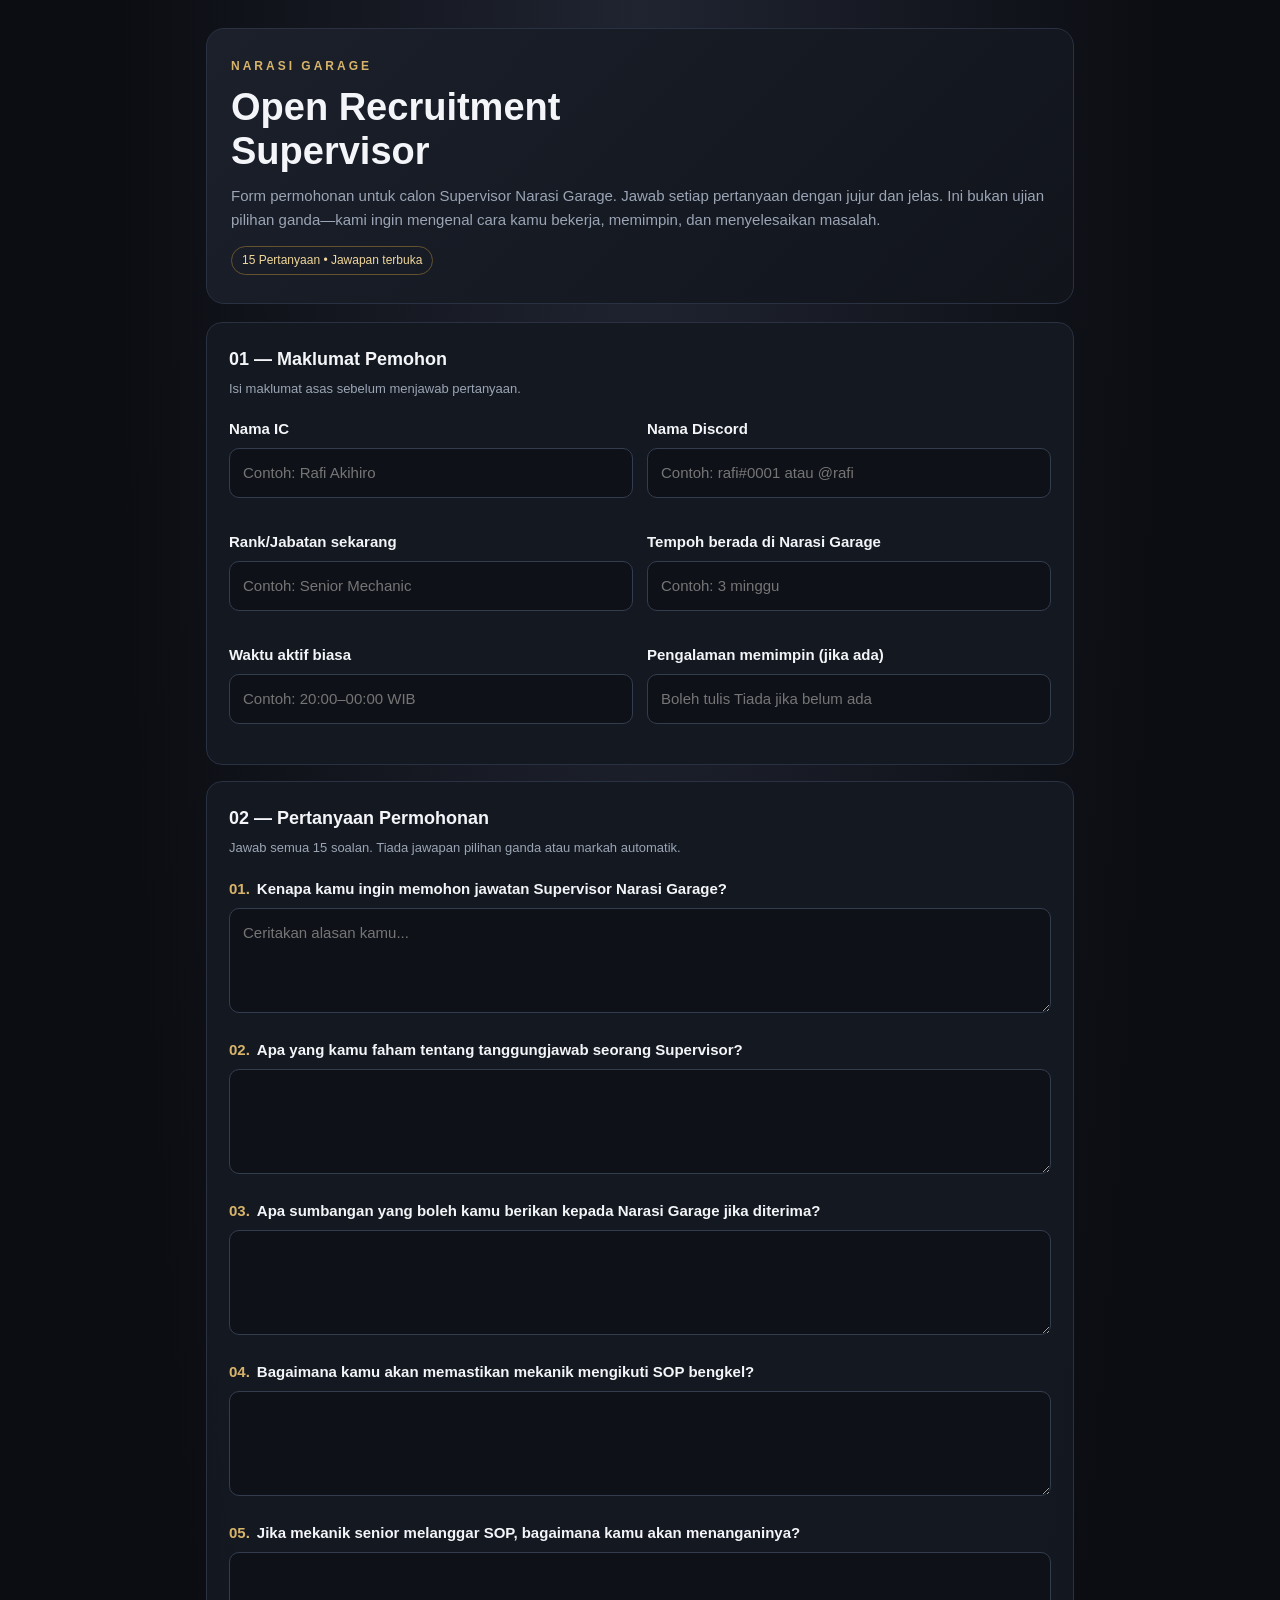
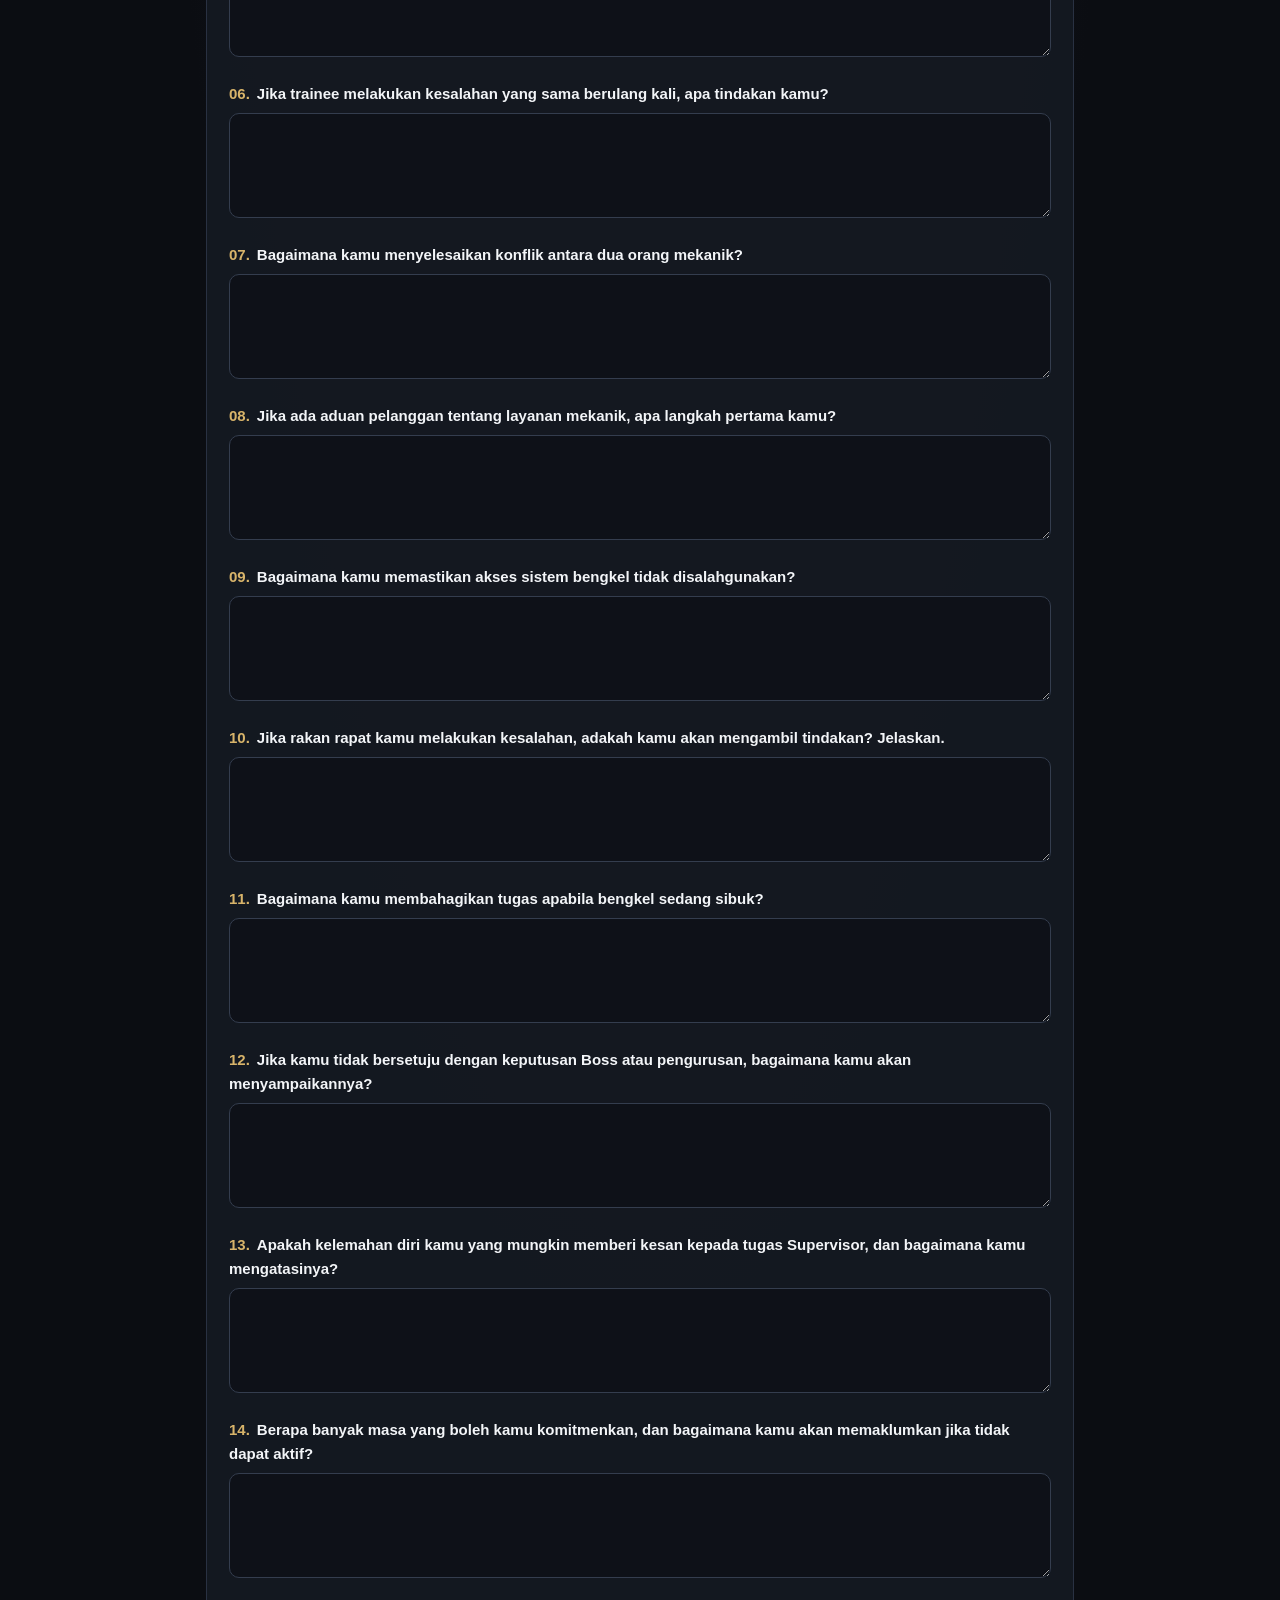
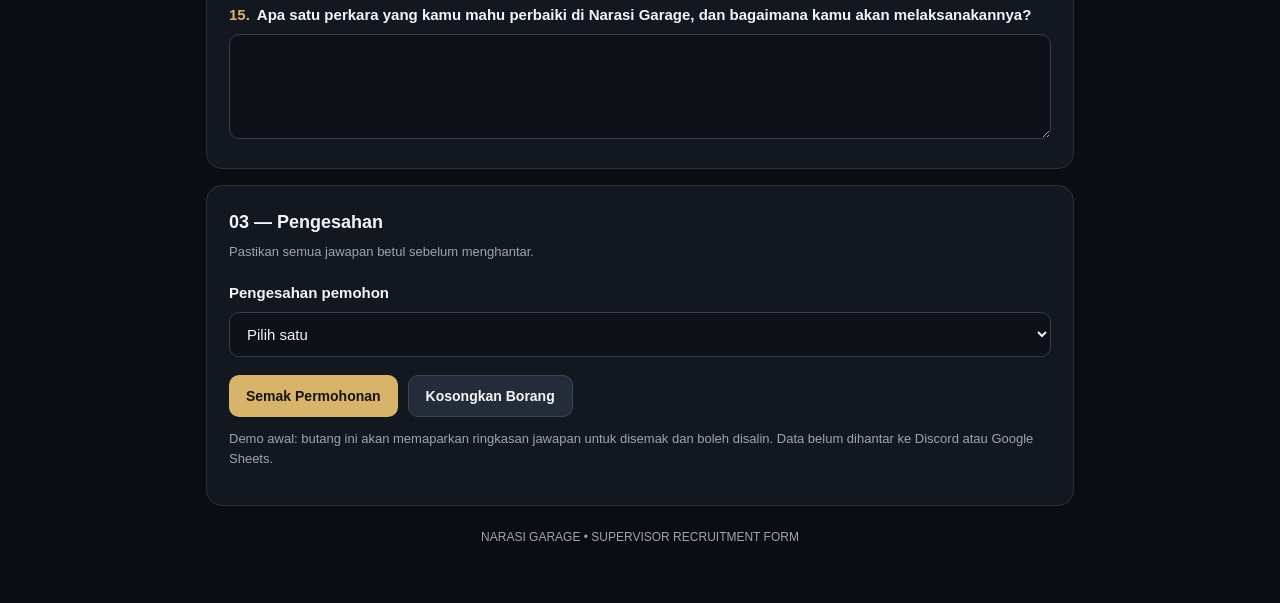
==== supervisor-application.html @ 96fccfb6 "Add Supervisor Narasi Garage application form demo" ====
<!DOCTYPE html>
<html lang="id">
<head>
<meta charset="UTF-8">
<meta name="viewport" content="width=device-width, initial-scale=1.0">
<title>Open Recruitment Supervisor — Narasi Garage</title>
<style>
:root{color-scheme:dark;--bg:#0b0d12;--panel:#141821;--line:#293142;--text:#f3f5f8;--muted:#9ba5b5;--accent:#d8b46a;--accent2:#f0d69b}
*{box-sizing:border-box}body{margin:0;background:radial-gradient(ellipse at top,#202431 0%,var(--bg) 58%);font:15px/1.6 Inter,Segoe UI,Arial,sans-serif;color:var(--text)}
.wrap{max-width:900px;margin:0 auto;padding:28px 16px 56px}.hero{padding:28px 24px;border:1px solid var(--line);border-radius:18px;background:linear-gradient(135deg,#1b202b,#11141b);margin-bottom:18px}
.brand{font-size:12px;letter-spacing:3px;color:var(--accent);font-weight:800;text-transform:uppercase}.hero h1{font-size:clamp(25px,5vw,38px);line-height:1.15;margin:10px 0}.hero p{color:var(--muted);margin:8px 0 0}.pill{display:inline-block;border:1px solid #65532f;color:var(--accent2);border-radius:999px;padding:4px 10px;font-size:12px;margin-top:14px}
.card{background:rgba(20,24,33,.96);border:1px solid var(--line);border-radius:16px;padding:22px;margin:16px 0}.card h2{font-size:18px;margin:0 0 5px}.sub{color:var(--muted);font-size:13px;margin:0 0 18px}.grid{display:grid;grid-template-columns:1fr 1fr;gap:14px}.field{margin:0 0 18px}.field:last-child{margin-bottom:0}label{display:block;font-weight:650;margin-bottom:7px}input,textarea,select{width:100%;border:1px solid #343d4e;background:#0e1118;color:var(--text);border-radius:10px;padding:12px 13px;font:inherit;outline:none}input:focus,textarea:focus,select:focus{border-color:var(--accent)}textarea{min-height:105px;resize:vertical}small{color:var(--muted)}.qnum{color:var(--accent);font-weight:800;margin-right:7px}.actions{display:flex;gap:10px;flex-wrap:wrap}.btn{border:0;border-radius:10px;padding:12px 17px;font-weight:800;font-size:14px;cursor:pointer}.primary{background:var(--accent);color:#16130c}.secondary{background:#252c39;color:var(--text);border:1px solid #3b4557}.notice{font-size:13px;color:var(--muted);margin-top:12px}.error{color:#ff9b9b;display:none;margin-top:12px}.preview{display:none;white-space:pre-wrap;overflow-wrap:anywhere;background:#0e1118;border:1px solid var(--line);border-radius:12px;padding:16px;font:13px/1.55 ui-monospace,SFMono-Regular,Consolas,monospace}.footer{text-align:center;color:var(--muted);font-size:12px;margin-top:22px}
@media(max-width:620px){.grid{grid-template-columns:1fr}.card{padding:17px}.hero{padding:22px 18px}}
</style>
</head>
<body>
<div class="wrap">
  <header class="hero">
    <div class="brand">Narasi Garage</div>
    <h1>Open Recruitment<br>Supervisor</h1>
    <p>Form permohonan untuk calon Supervisor Narasi Garage. Jawab setiap pertanyaan dengan jujur dan jelas. Ini bukan ujian pilihan ganda—kami ingin mengenal cara kamu bekerja, memimpin, dan menyelesaikan masalah.</p>
    <span class="pill">15 Pertanyaan • Jawapan terbuka</span>
  </header>
  <form id="applicationForm">
    <section class="card">
      <h2>01 — Maklumat Pemohon</h2><p class="sub">Isi maklumat asas sebelum menjawab pertanyaan.</p>
      <div class="grid">
        <div class="field"><label for="icname">Nama IC</label><input id="icname" name="Nama IC" required placeholder="Contoh: Rafi Akihiro"></div>
        <div class="field"><label for="discord">Nama Discord</label><input id="discord" name="Discord" required placeholder="Contoh: rafi#0001 atau @rafi"></div>
        <div class="field"><label for="rank">Rank/Jabatan sekarang</label><input id="rank" name="Rank sekarang" required placeholder="Contoh: Senior Mechanic"></div>
        <div class="field"><label for="time">Tempoh berada di Narasi Garage</label><input id="time" name="Tempoh bertugas" required placeholder="Contoh: 3 minggu"></div>
        <div class="field"><label for="hours">Waktu aktif biasa</label><input id="hours" name="Waktu aktif" required placeholder="Contoh: 20:00–00:00 WIB"></div>
        <div class="field"><label for="experience">Pengalaman memimpin (jika ada)</label><input id="experience" name="Pengalaman memimpin" placeholder="Boleh tulis Tiada jika belum ada"></div>
      </div>
    </section>
    <section class="card">
      <h2>02 — Pertanyaan Permohonan</h2><p class="sub">Jawab semua 15 soalan. Tiada jawapan pilihan ganda atau markah automatik.</p>
      <div class="field"><label><span class="qnum">01.</span>Kenapa kamu ingin memohon jawatan Supervisor Narasi Garage?</label><textarea name="01 - Alasan memohon" required placeholder="Ceritakan alasan kamu..."></textarea></div>
      <div class="field"><label><span class="qnum">02.</span>Apa yang kamu faham tentang tanggungjawab seorang Supervisor?</label><textarea name="02 - Tanggungjawab Supervisor" required></textarea></div>
      <div class="field"><label><span class="qnum">03.</span>Apa sumbangan yang boleh kamu berikan kepada Narasi Garage jika diterima?</label><textarea name="03 - Sumbangan" required></textarea></div>
      <div class="field"><label><span class="qnum">04.</span>Bagaimana kamu akan memastikan mekanik mengikuti SOP bengkel?</label><textarea name="04 - Penguatkuasaan SOP" required></textarea></div>
      <div class="field"><label><span class="qnum">05.</span>Jika mekanik senior melanggar SOP, bagaimana kamu akan menanganinya?</label><textarea name="05 - Senior melanggar SOP" required></textarea></div>
      <div class="field"><label><span class="qnum">06.</span>Jika trainee melakukan kesalahan yang sama berulang kali, apa tindakan kamu?</label><textarea name="06 - Trainee mengulangi kesalahan" required></textarea></div>
      <div class="field"><label><span class="qnum">07.</span>Bagaimana kamu menyelesaikan konflik antara dua orang mekanik?</label><textarea name="07 - Konflik mekanik" required></textarea></div>
      <div class="field"><label><span class="qnum">08.</span>Jika ada aduan pelanggan tentang layanan mekanik, apa langkah pertama kamu?</label><textarea name="08 - Aduan pelanggan" required></textarea></div>
      <div class="field"><label><span class="qnum">09.</span>Bagaimana kamu memastikan akses sistem bengkel tidak disalahgunakan?</label><textarea name="09 - Penyalahgunaan akses" required></textarea></div>
      <div class="field"><label><span class="qnum">10.</span>Jika rakan rapat kamu melakukan kesalahan, adakah kamu akan mengambil tindakan? Jelaskan.</label><textarea name="10 - Keadilan dan kawan" required></textarea></div>
      <div class="field"><label><span class="qnum">11.</span>Bagaimana kamu membahagikan tugas apabila bengkel sedang sibuk?</label><textarea name="11 - Pembahagian tugas" required></textarea></div>
      <div class="field"><label><span class="qnum">12.</span>Jika kamu tidak bersetuju dengan keputusan Boss atau pengurusan, bagaimana kamu akan menyampaikannya?</label><textarea name="12 - Perbezaan pendapat" required></textarea></div>
      <div class="field"><label><span class="qnum">13.</span>Apakah kelemahan diri kamu yang mungkin memberi kesan kepada tugas Supervisor, dan bagaimana kamu mengatasinya?</label><textarea name="13 - Kelemahan diri" required></textarea></div>
      <div class="field"><label><span class="qnum">14.</span>Berapa banyak masa yang boleh kamu komitmenkan, dan bagaimana kamu akan memaklumkan jika tidak dapat aktif?</label><textarea name="14 - Komitmen dan kehadiran" required></textarea></div>
      <div class="field"><label><span class="qnum">15.</span>Apa satu perkara yang kamu mahu perbaiki di Narasi Garage, dan bagaimana kamu akan melaksanakannya?</label><textarea name="15 - Cadangan penambahbaikan" required></textarea></div>
    </section>
    <section class="card">
      <h2>03 — Pengesahan</h2><p class="sub">Pastikan semua jawapan betul sebelum menghantar.</p>
      <div class="field"><label for="confirm">Pengesahan pemohon</label><select id="confirm" name="Pengesahan" required><option value="">Pilih satu</option><option>Saya mengesahkan maklumat dan jawapan adalah benar.</option></select></div>
      <div class="actions"><button class="btn primary" type="submit">Semak Permohonan</button><button class="btn secondary" type="reset">Kosongkan Borang</button></div>
      <p class="notice">Demo awal: butang ini akan memaparkan ringkasan jawapan untuk disemak dan boleh disalin. Data belum dihantar ke Discord atau Google Sheets.</p>
      <p class="error" id="error">Sila lengkapkan semua ruangan wajib sebelum semak permohonan.</p>
    </section>
  </form>
  <section class="card" id="previewCard" style="display:none">
    <h2>Pratonton Permohonan</h2><p class="sub">Semak ringkasan ini. Versi demo ini tidak menyimpan atau menghantar jawapan ke mana-mana server.</p>
    <pre class="preview" id="preview"></pre>
    <div class="actions"><button class="btn primary" id="copyBtn" type="button">Salin Jawapan</button><button class="btn secondary" id="editBtn" type="button">Kembali Edit</button></div>
    <p class="notice" id="copyStatus" aria-live="polite"></p>
  </section>
  <div class="footer">NARASI GARAGE • SUPERVISOR RECRUITMENT FORM</div>
</div>
<script>
const form=document.getElementById('applicationForm');
const previewCard=document.getElementById('previewCard');
const preview=document.getElementById('preview');
const error=document.getElementById('error');
form.addEventListener('submit',function(e){
  e.preventDefault();
  if(!form.reportValidity()){error.style.display='block';return}
  error.style.display='none';
  const data=new FormData(form);
  let out='NARASI GARAGE — PERMOHONAN SUPERVISOR\n'+'='.repeat(42)+'\n\n';
  for(const [key,value] of data.entries()) out+=key+':\n'+(value.trim()||'-')+'\n\n';
  preview.textContent=out;
  preview.style.display='block';
  previewCard.style.display='block';
  previewCard.scrollIntoView({behavior:'smooth',block:'start'});
});
document.getElementById('copyBtn').addEventListener('click',async()=>{
  const status=document.getElementById('copyStatus');
  try{await navigator.clipboard.writeText(preview.textContent);status.textContent='Jawapan berjaya disalin.'}
  catch(e){status.textContent='Clipboard tidak tersedia. Pilih dan salin teks pratonton secara manual.'}
});
document.getElementById('editBtn').addEventListener('click',()=>{previewCard.style.display='none';form.scrollIntoView({behavior:'smooth',block:'start'})});
form.addEventListener('reset',()=>{previewCard.style.display='none';error.style.display='none'});
</script>
</body>
</html>
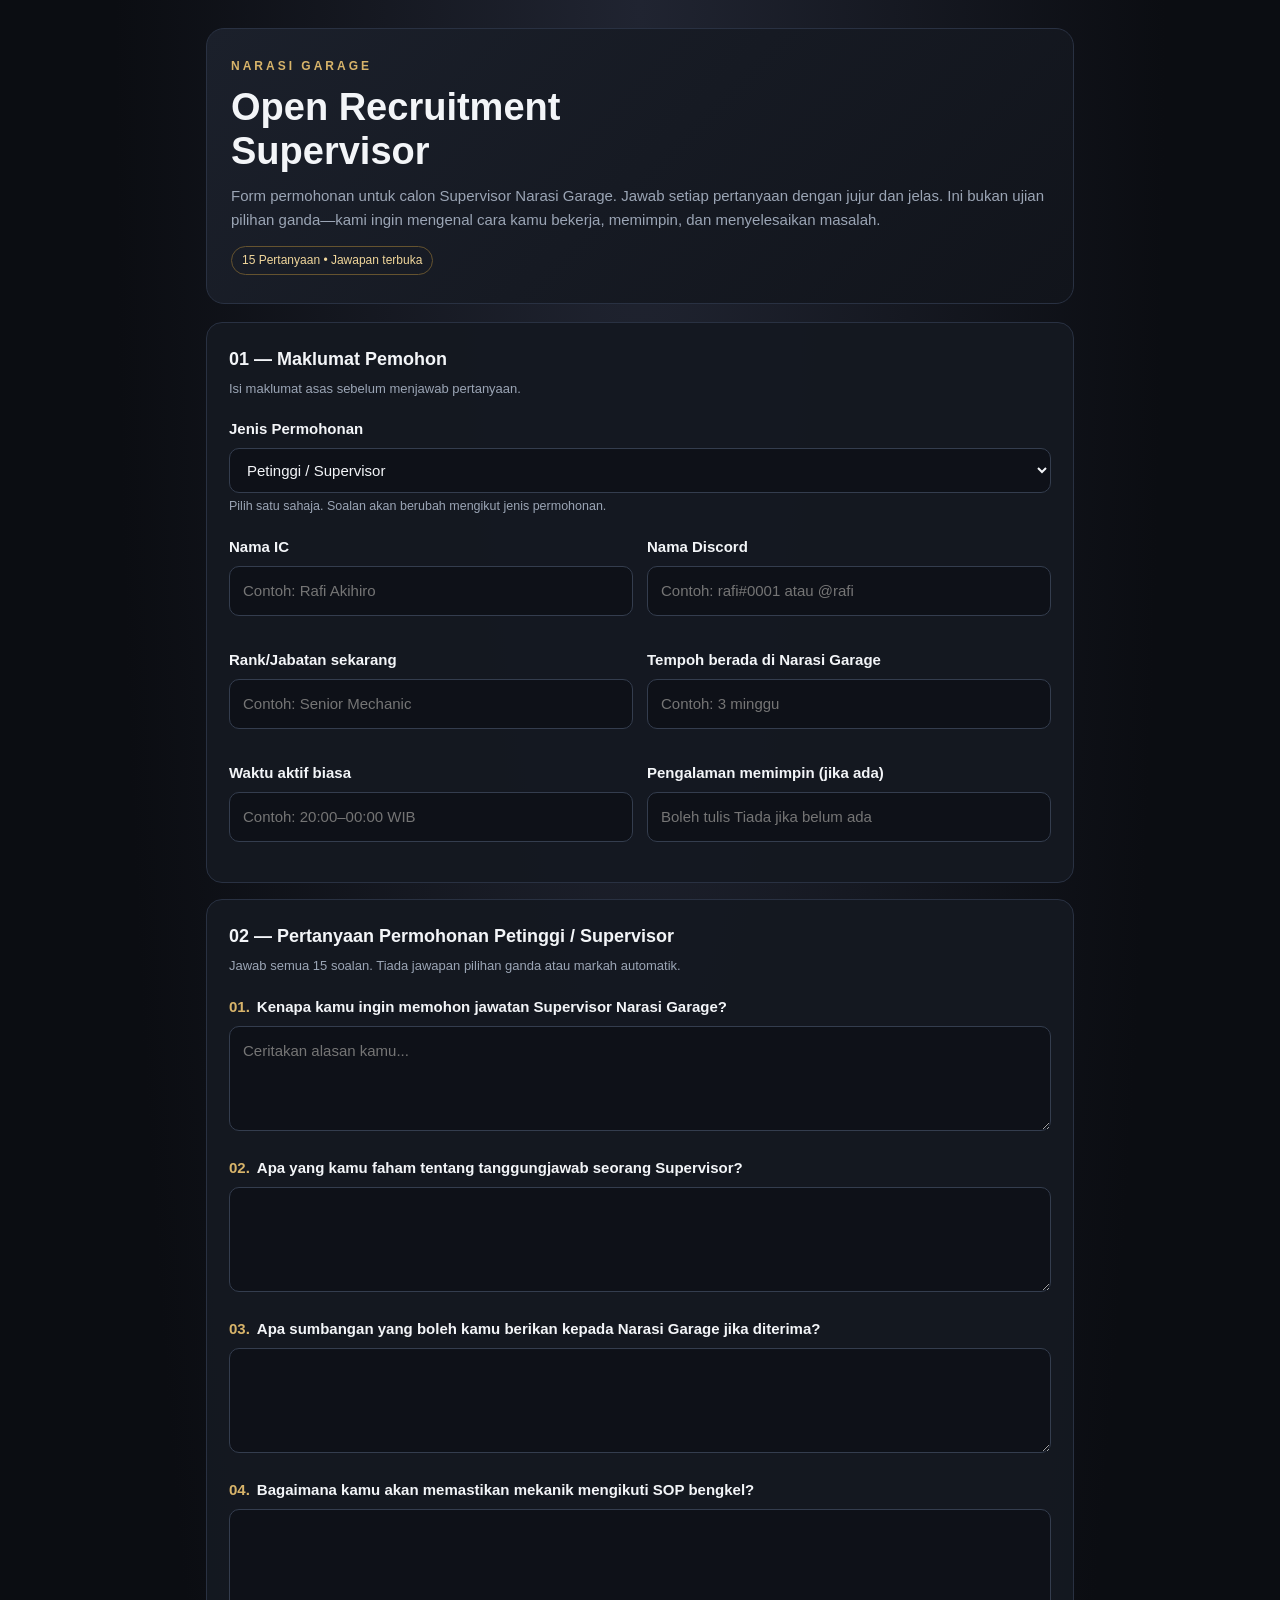
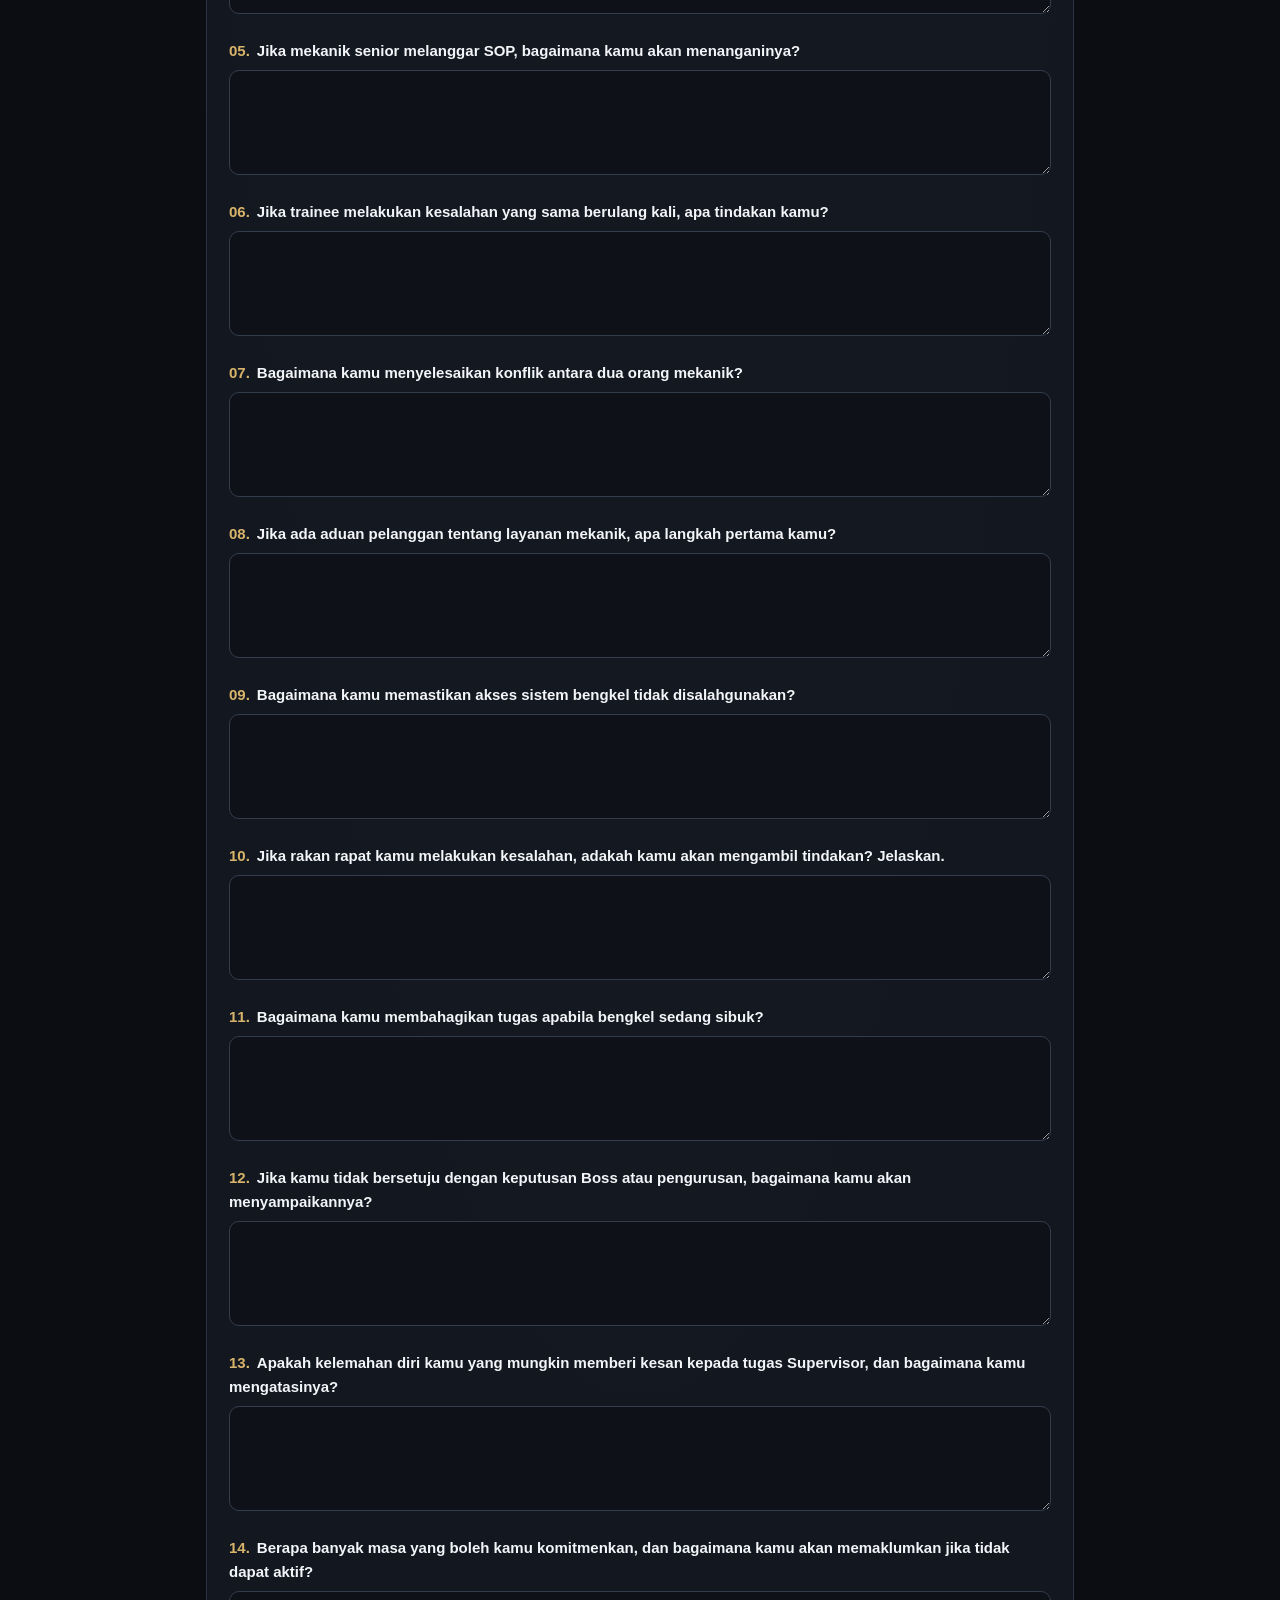
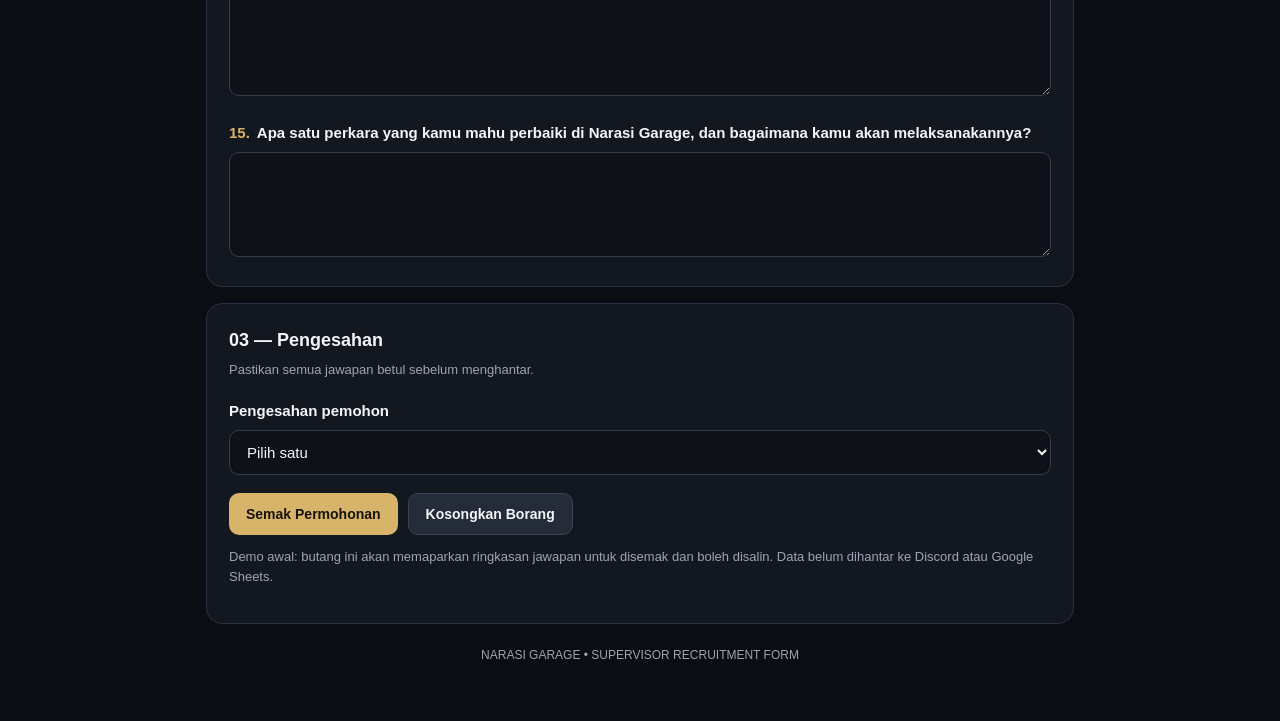
==== commit 3a14f086: "Add application type selector for senior staff and regular mechanics" ====
--- a/supervisor-application.html
+++ b/supervisor-application.html
@@ -24,6 +24,7 @@
   <form id="applicationForm">
     <section class="card">
       <h2>01 — Maklumat Pemohon</h2><p class="sub">Isi maklumat asas sebelum menjawab pertanyaan.</p>
+      <div class="field"><label for="applicationType">Jenis Permohonan</label><select id="applicationType" name="Jenis Permohonan" required><option value="Petinggi">Petinggi / Supervisor</option><option value="Mekanik Biasa">Mekanik Biasa</option></select><small>Pilih satu sahaja. Soalan akan berubah mengikut jenis permohonan.</small></div>
       <div class="grid">
         <div class="field"><label for="icname">Nama IC</label><input id="icname" name="Nama IC" required placeholder="Contoh: Rafi Akihiro"></div>
         <div class="field"><label for="discord">Nama Discord</label><input id="discord" name="Discord" required placeholder="Contoh: rafi#0001 atau @rafi"></div>
@@ -33,8 +34,8 @@
         <div class="field"><label for="experience">Pengalaman memimpin (jika ada)</label><input id="experience" name="Pengalaman memimpin" placeholder="Boleh tulis Tiada jika belum ada"></div>
       </div>
     </section>
-    <section class="card">
-      <h2>02 — Pertanyaan Permohonan</h2><p class="sub">Jawab semua 15 soalan. Tiada jawapan pilihan ganda atau markah automatik.</p>
+    <section class="card" id="supervisorQuestions">
+      <h2>02 — Pertanyaan Permohonan Petinggi / Supervisor</h2><p class="sub">Jawab semua 15 soalan. Tiada jawapan pilihan ganda atau markah automatik.</p>
       <div class="field"><label><span class="qnum">01.</span>Kenapa kamu ingin memohon jawatan Supervisor Narasi Garage?</label><textarea name="01 - Alasan memohon" required placeholder="Ceritakan alasan kamu..."></textarea></div>
       <div class="field"><label><span class="qnum">02.</span>Apa yang kamu faham tentang tanggungjawab seorang Supervisor?</label><textarea name="02 - Tanggungjawab Supervisor" required></textarea></div>
       <div class="field"><label><span class="qnum">03.</span>Apa sumbangan yang boleh kamu berikan kepada Narasi Garage jika diterima?</label><textarea name="03 - Sumbangan" required></textarea></div>
@@ -50,6 +51,19 @@
       <div class="field"><label><span class="qnum">13.</span>Apakah kelemahan diri kamu yang mungkin memberi kesan kepada tugas Supervisor, dan bagaimana kamu mengatasinya?</label><textarea name="13 - Kelemahan diri" required></textarea></div>
       <div class="field"><label><span class="qnum">14.</span>Berapa banyak masa yang boleh kamu komitmenkan, dan bagaimana kamu akan memaklumkan jika tidak dapat aktif?</label><textarea name="14 - Komitmen dan kehadiran" required></textarea></div>
       <div class="field"><label><span class="qnum">15.</span>Apa satu perkara yang kamu mahu perbaiki di Narasi Garage, dan bagaimana kamu akan melaksanakannya?</label><textarea name="15 - Cadangan penambahbaikan" required></textarea></div>
+    </section>
+    <section class="card" id="mechanicQuestions" style="display:none">
+      <h2>02 — Pertanyaan Permohonan Mekanik Biasa</h2><p class="sub">Jawab soalan berikut untuk permohonan sebagai mekanik biasa.</p>
+      <div class="field"><label><span class="qnum">01.</span>Kenapa kamu ingin menyertai Narasi Garage sebagai mekanik?</label><textarea name="Mekanik 01 - Alasan memohon" placeholder="Ceritakan alasan kamu..."></textarea></div>
+      <div class="field"><label><span class="qnum">02.</span>Adakah kamu mempunyai pengalaman sebagai mekanik di server RP lain? Ceritakan jika ada.</label><textarea name="Mekanik 02 - Pengalaman" placeholder="Jika tiada, ceritakan kesediaan kamu untuk belajar."></textarea></div>
+      <div class="field"><label><span class="qnum">03.</span>Apakah yang kamu faham tentang tugas dan tanggungjawab mekanik?</label><textarea name="Mekanik 03 - Tanggungjawab" ></textarea></div>
+      <div class="field"><label><span class="qnum">04.</span>Bagaimana kamu melayan pelanggan yang sedang marah atau tidak berpuas hati?</label><textarea name="Mekanik 04 - Layanan pelanggan"></textarea></div>
+      <div class="field"><label><span class="qnum">05.</span>Jika kamu tidak tahu cara melakukan sesuatu kerja, apa yang akan kamu buat?</label><textarea name="Mekanik 05 - Tidak tahu kerja"></textarea></div>
+      <div class="field"><label><span class="qnum">06.</span>Bagaimana kamu memastikan setiap kerja dilakukan mengikut SOP bengkel?</label><textarea name="Mekanik 06 - SOP"></textarea></div>
+      <div class="field"><label><span class="qnum">07.</span>Jika bengkel sedang sibuk dan beberapa pelanggan menunggu, bagaimana kamu menguruskan keadaan?</label><textarea name="Mekanik 07 - Bengkel sibuk"></textarea></div>
+      <div class="field"><label><span class="qnum">08.</span>Jika kamu melakukan kesalahan semasa bertugas, apa tindakan kamu?</label><textarea name="Mekanik 08 - Kesalahan sendiri"></textarea></div>
+      <div class="field"><label><span class="qnum">09.</span>Apakah waktu aktif kamu dan berapa lama kamu boleh komitmen untuk Narasi Garage?</label><textarea name="Mekanik 09 - Waktu aktif"></textarea></div>
+      <div class="field"><label><span class="qnum">10.</span>Apa yang kamu harapkan daripada Narasi Garage, dan apa yang kamu mahu pelajari sebagai mekanik?</label><textarea name="Mekanik 10 - Harapan dan pembelajaran"></textarea></div>
     </section>
     <section class="card">
       <h2>03 — Pengesahan</h2><p class="sub">Pastikan semua jawapan betul sebelum menghantar.</p>
@@ -72,6 +86,19 @@
 const previewCard=document.getElementById('previewCard');
 const preview=document.getElementById('preview');
 const error=document.getElementById('error');
+const applicationType=document.getElementById('applicationType');
+const supervisorQuestions=document.getElementById('supervisorQuestions');
+const mechanicQuestions=document.getElementById('mechanicQuestions');
+function updateApplicationType(){
+  const isSupervisor=applicationType.value==='Petinggi';
+  supervisorQuestions.style.display=isSupervisor?'block':'none';
+  mechanicQuestions.style.display=isSupervisor?'none':'block';
+  supervisorQuestions.querySelectorAll('textarea').forEach(el=>el.required=isSupervisor);
+  mechanicQuestions.querySelectorAll('textarea').forEach(el=>el.required=!isSupervisor);
+  document.querySelector('#previewCard .sub').textContent='Semak ringkasan permohonan '+applicationType.value+'. Versi demo ini tidak menyimpan atau menghantar jawapan ke mana-mana server.';
+}
+applicationType.addEventListener('change',updateApplicationType);
+updateApplicationType();
 form.addEventListener('submit',function(e){
   e.preventDefault();
   if(!form.reportValidity()){error.style.display='block';return}
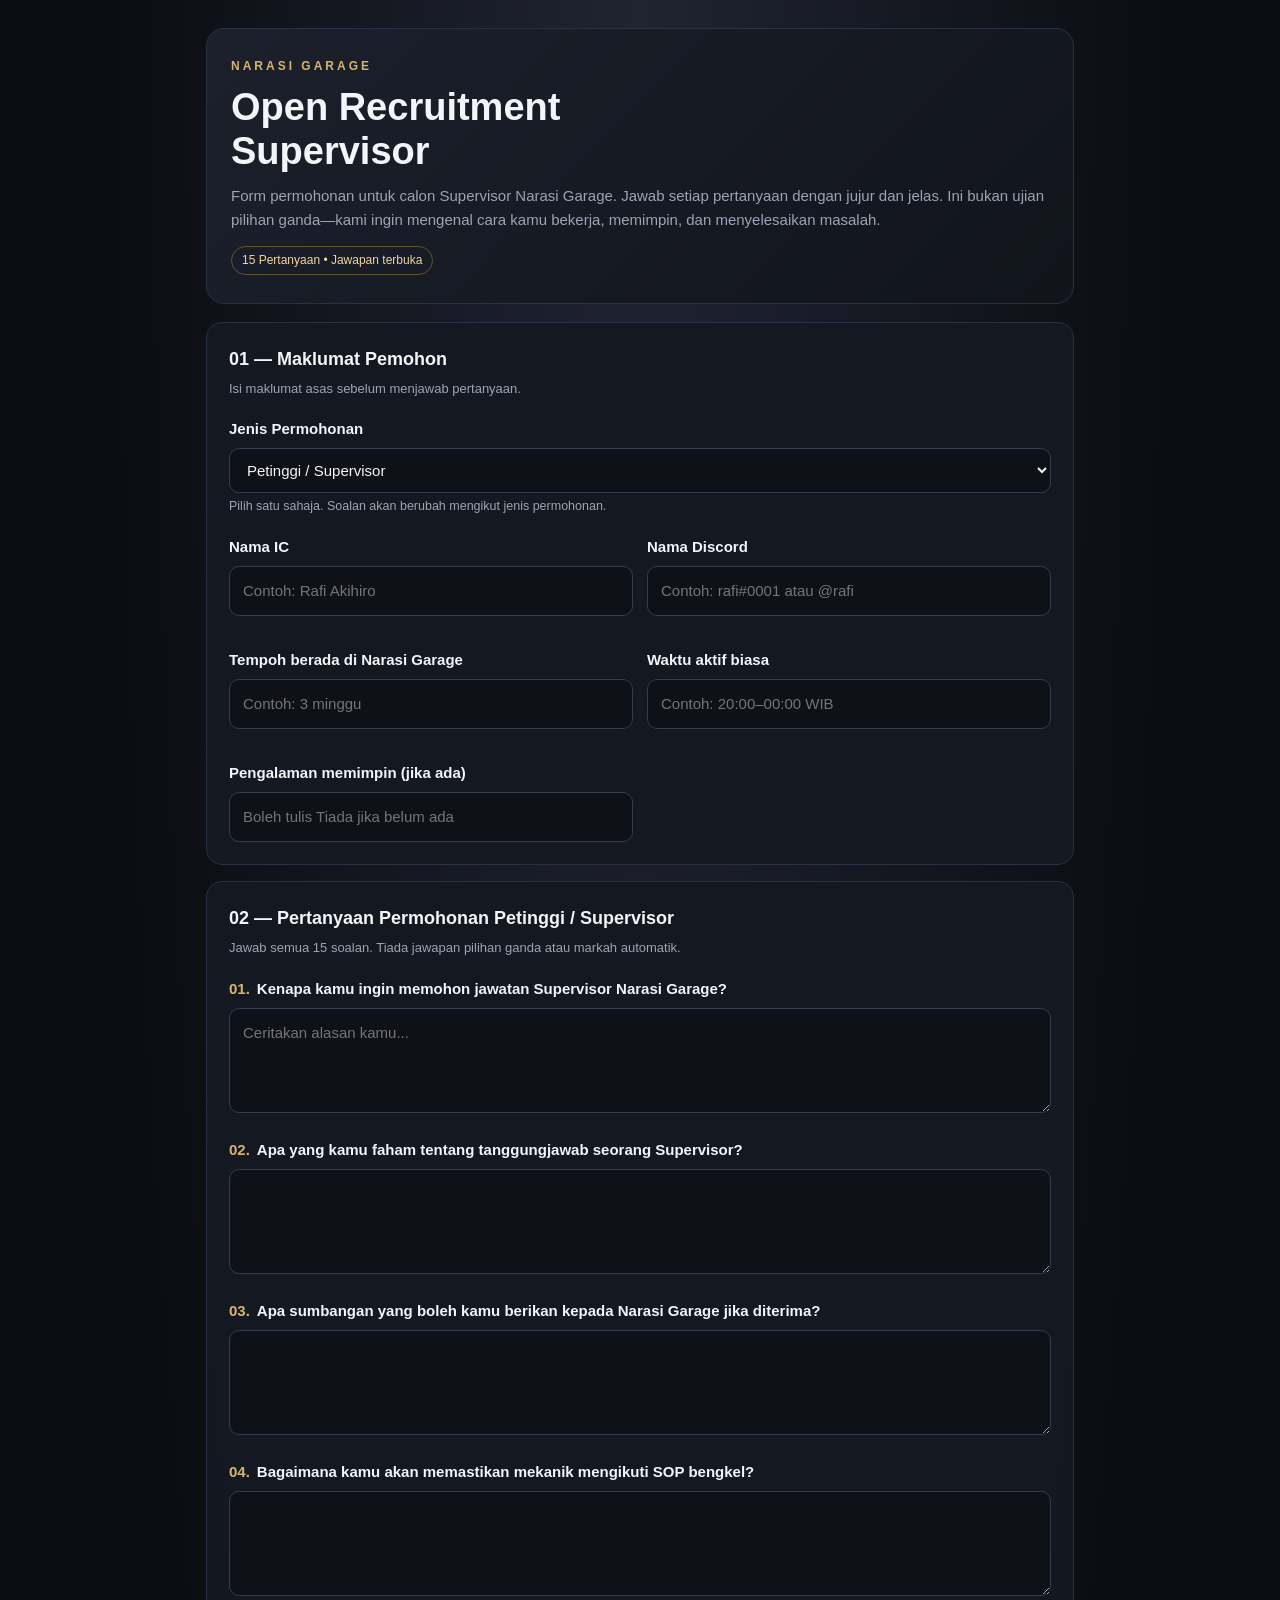
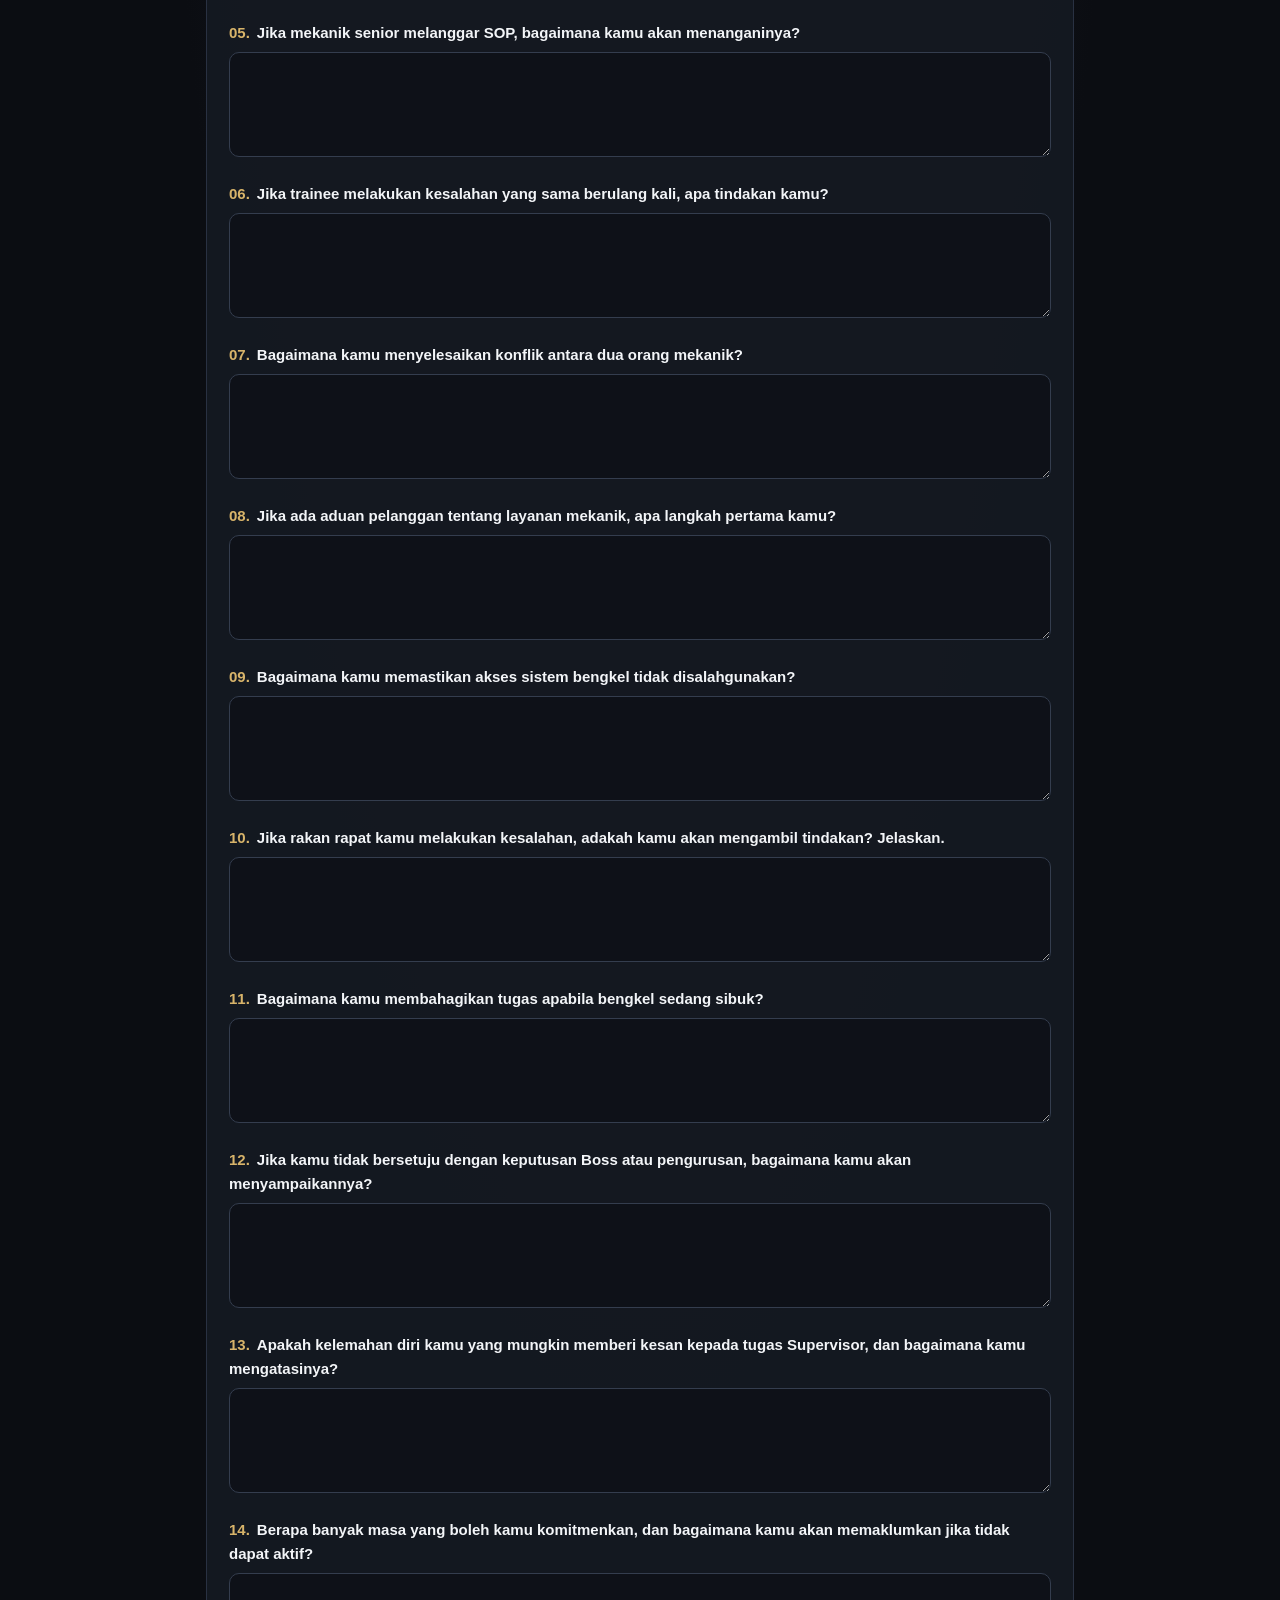
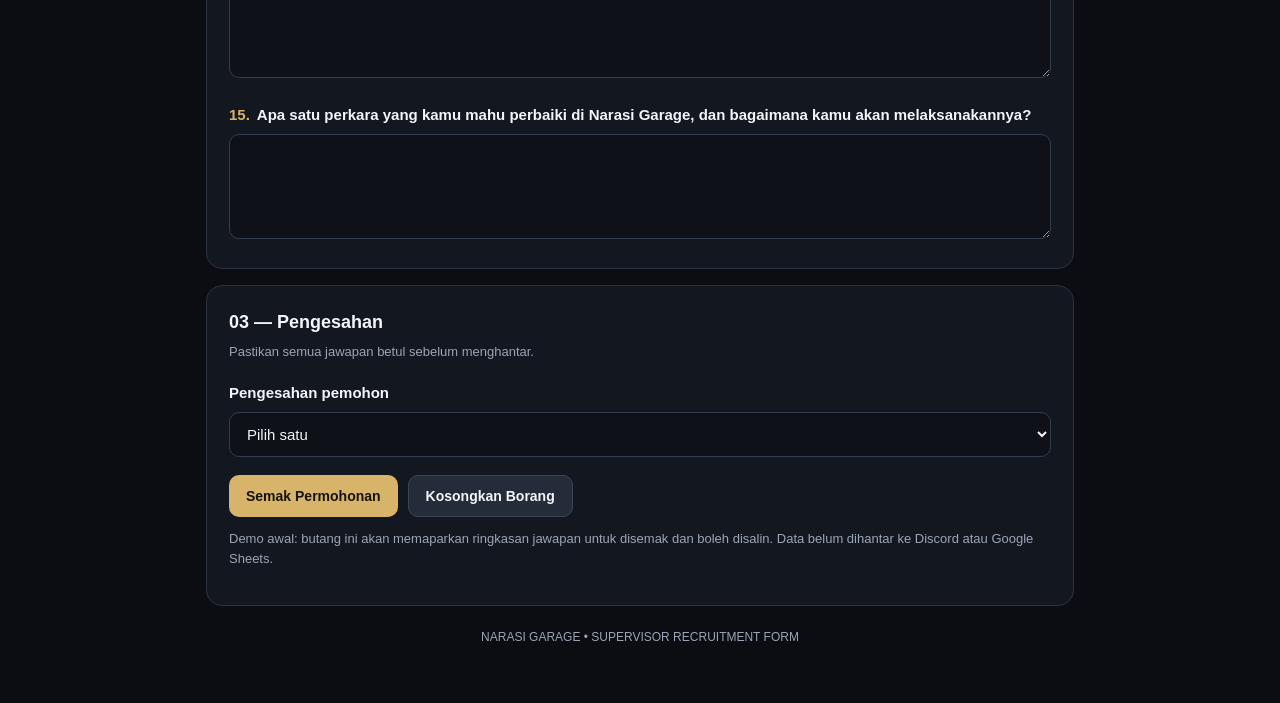
==== commit 552c2e5a: "Remove current rank field from application form" ====
--- a/supervisor-application.html
+++ b/supervisor-application.html
@@ -28,7 +28,6 @@
       <div class="grid">
         <div class="field"><label for="icname">Nama IC</label><input id="icname" name="Nama IC" required placeholder="Contoh: Rafi Akihiro"></div>
         <div class="field"><label for="discord">Nama Discord</label><input id="discord" name="Discord" required placeholder="Contoh: rafi#0001 atau @rafi"></div>
-        <div class="field"><label for="rank">Rank/Jabatan sekarang</label><input id="rank" name="Rank sekarang" required placeholder="Contoh: Senior Mechanic"></div>
         <div class="field"><label for="time">Tempoh berada di Narasi Garage</label><input id="time" name="Tempoh bertugas" required placeholder="Contoh: 3 minggu"></div>
         <div class="field"><label for="hours">Waktu aktif biasa</label><input id="hours" name="Waktu aktif" required placeholder="Contoh: 20:00–00:00 WIB"></div>
         <div class="field"><label for="experience">Pengalaman memimpin (jika ada)</label><input id="experience" name="Pengalaman memimpin" placeholder="Boleh tulis Tiada jika belum ada"></div>
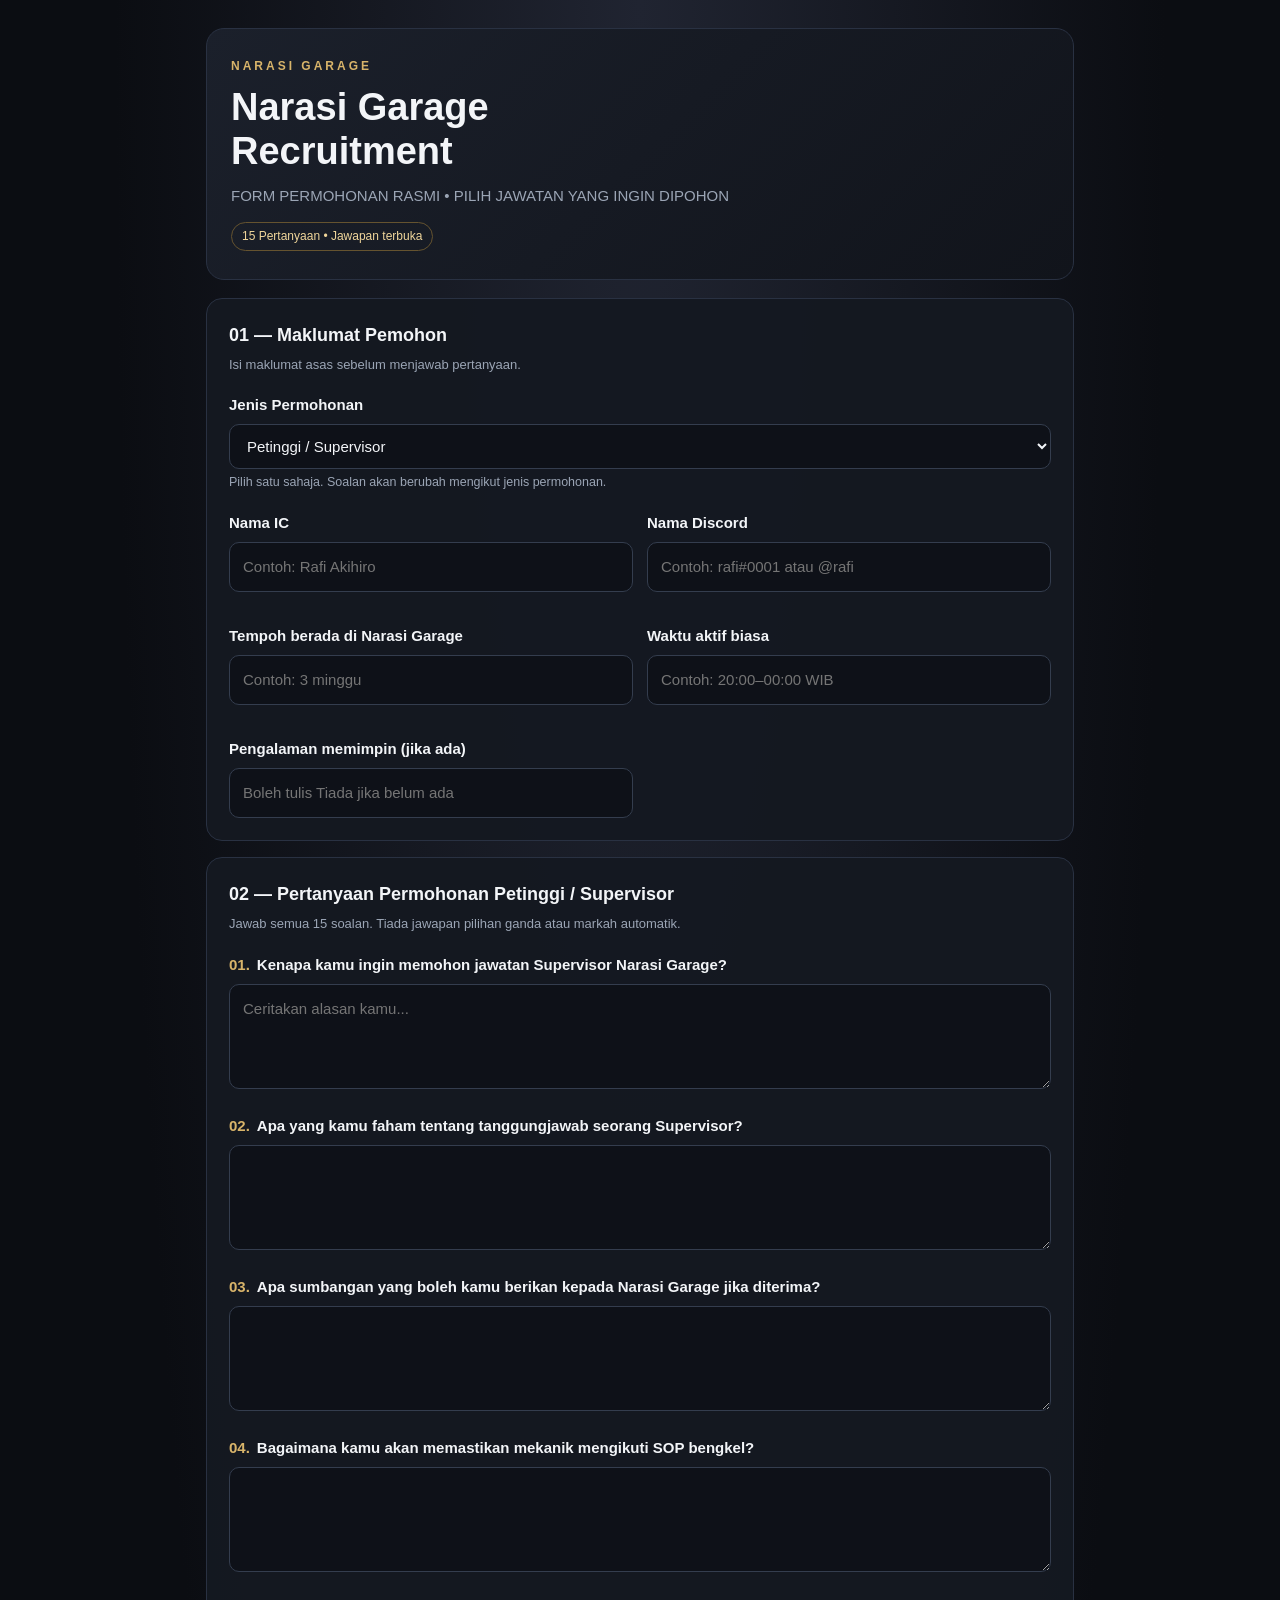
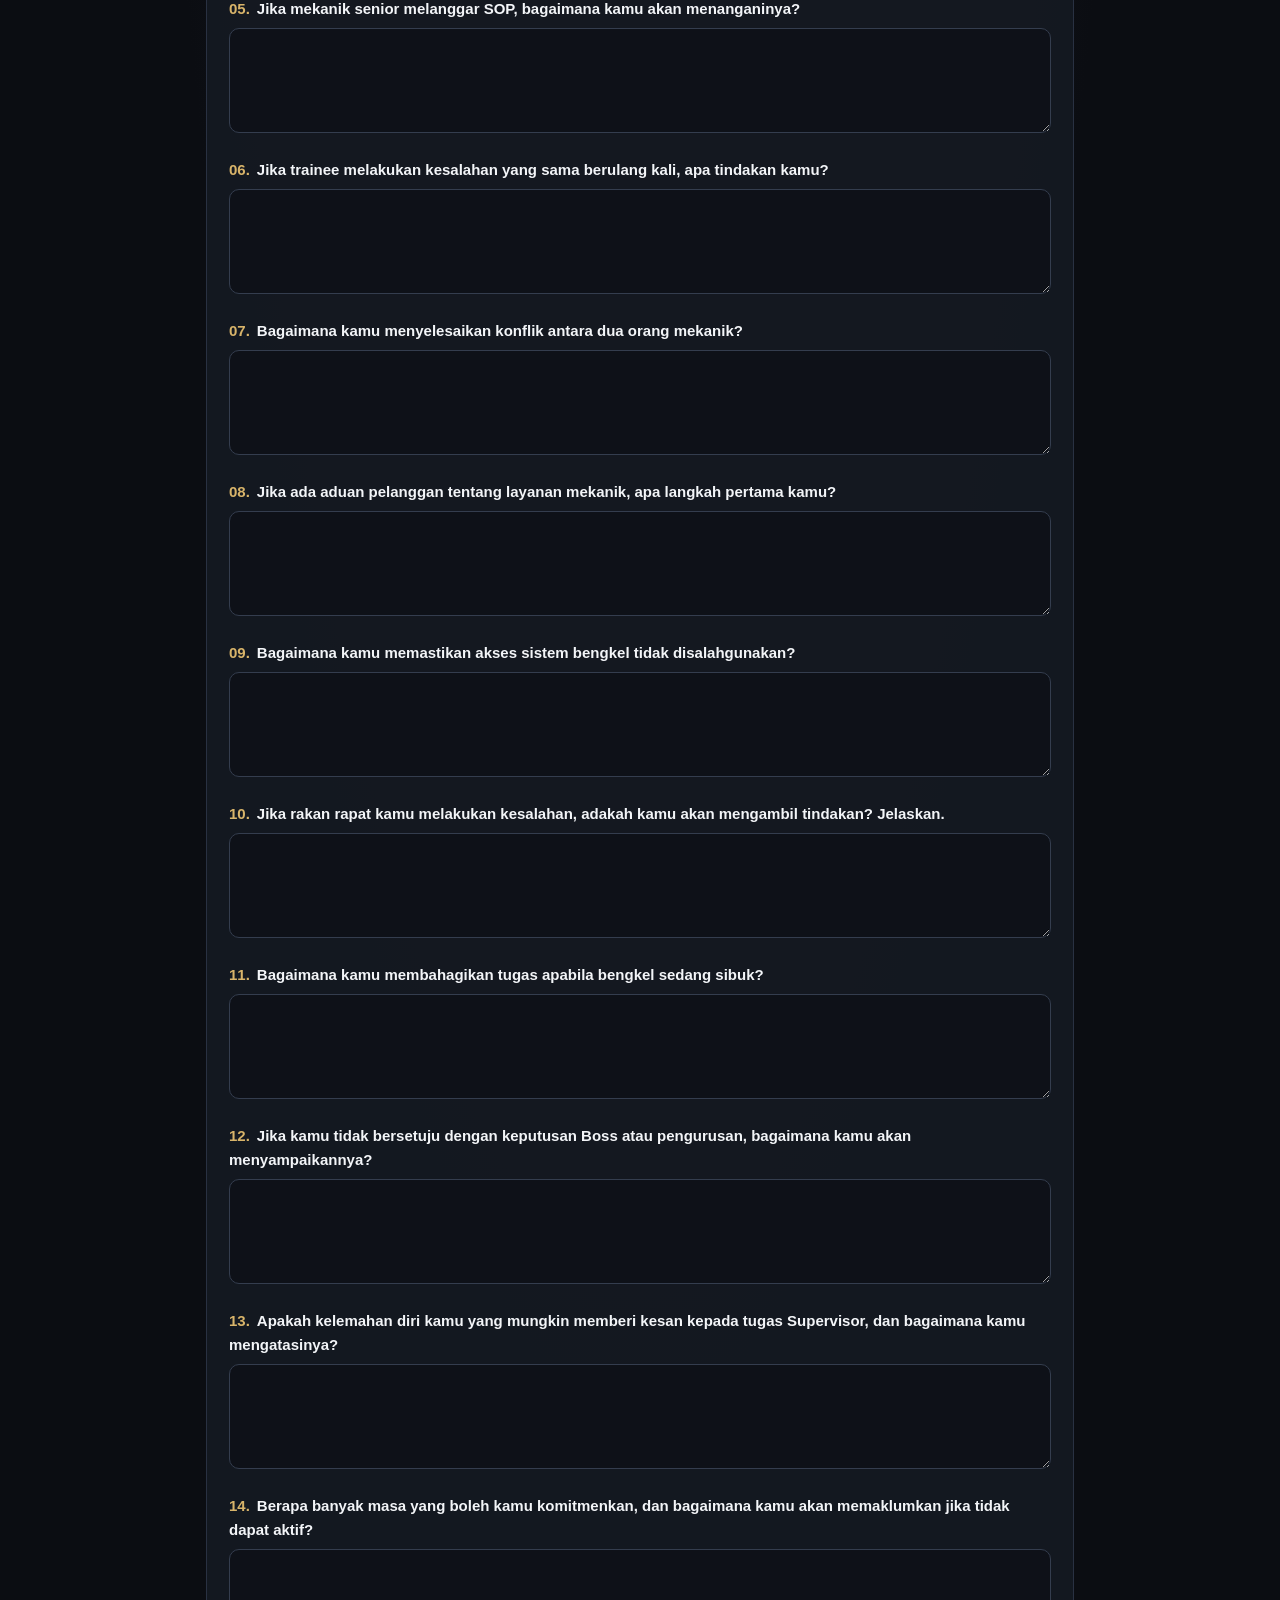
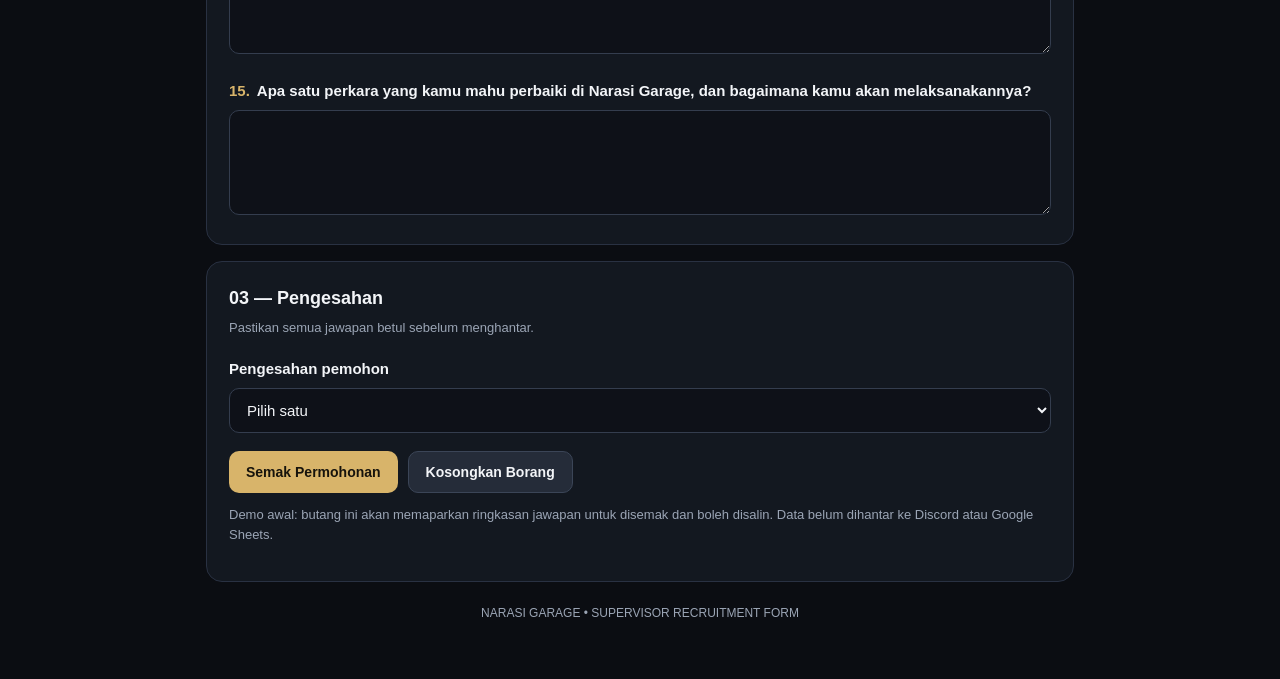
==== commit f72e8dd8: "Rename application page to Narasi Garage Recruitment" ====
--- a/supervisor-application.html
+++ b/supervisor-application.html
@@ -3,7 +3,7 @@
 <head>
 <meta charset="UTF-8">
 <meta name="viewport" content="width=device-width, initial-scale=1.0">
-<title>Open Recruitment Supervisor — Narasi Garage</title>
+<title>Narasi Garage Recruitment</title>
 <style>
 :root{color-scheme:dark;--bg:#0b0d12;--panel:#141821;--line:#293142;--text:#f3f5f8;--muted:#9ba5b5;--accent:#d8b46a;--accent2:#f0d69b}
 *{box-sizing:border-box}body{margin:0;background:radial-gradient(ellipse at top,#202431 0%,var(--bg) 58%);font:15px/1.6 Inter,Segoe UI,Arial,sans-serif;color:var(--text)}
@@ -17,8 +17,8 @@
 <div class="wrap">
   <header class="hero">
     <div class="brand">Narasi Garage</div>
-    <h1>Open Recruitment<br>Supervisor</h1>
-    <p>Form permohonan untuk calon Supervisor Narasi Garage. Jawab setiap pertanyaan dengan jujur dan jelas. Ini bukan ujian pilihan ganda—kami ingin mengenal cara kamu bekerja, memimpin, dan menyelesaikan masalah.</p>
+    <h1>Narasi Garage<br>Recruitment</h1>
+    <p>FORM PERMOHONAN RASMI • PILIH JAWATAN YANG INGIN DIPOHON</p>
     <span class="pill">15 Pertanyaan • Jawapan terbuka</span>
   </header>
   <form id="applicationForm">
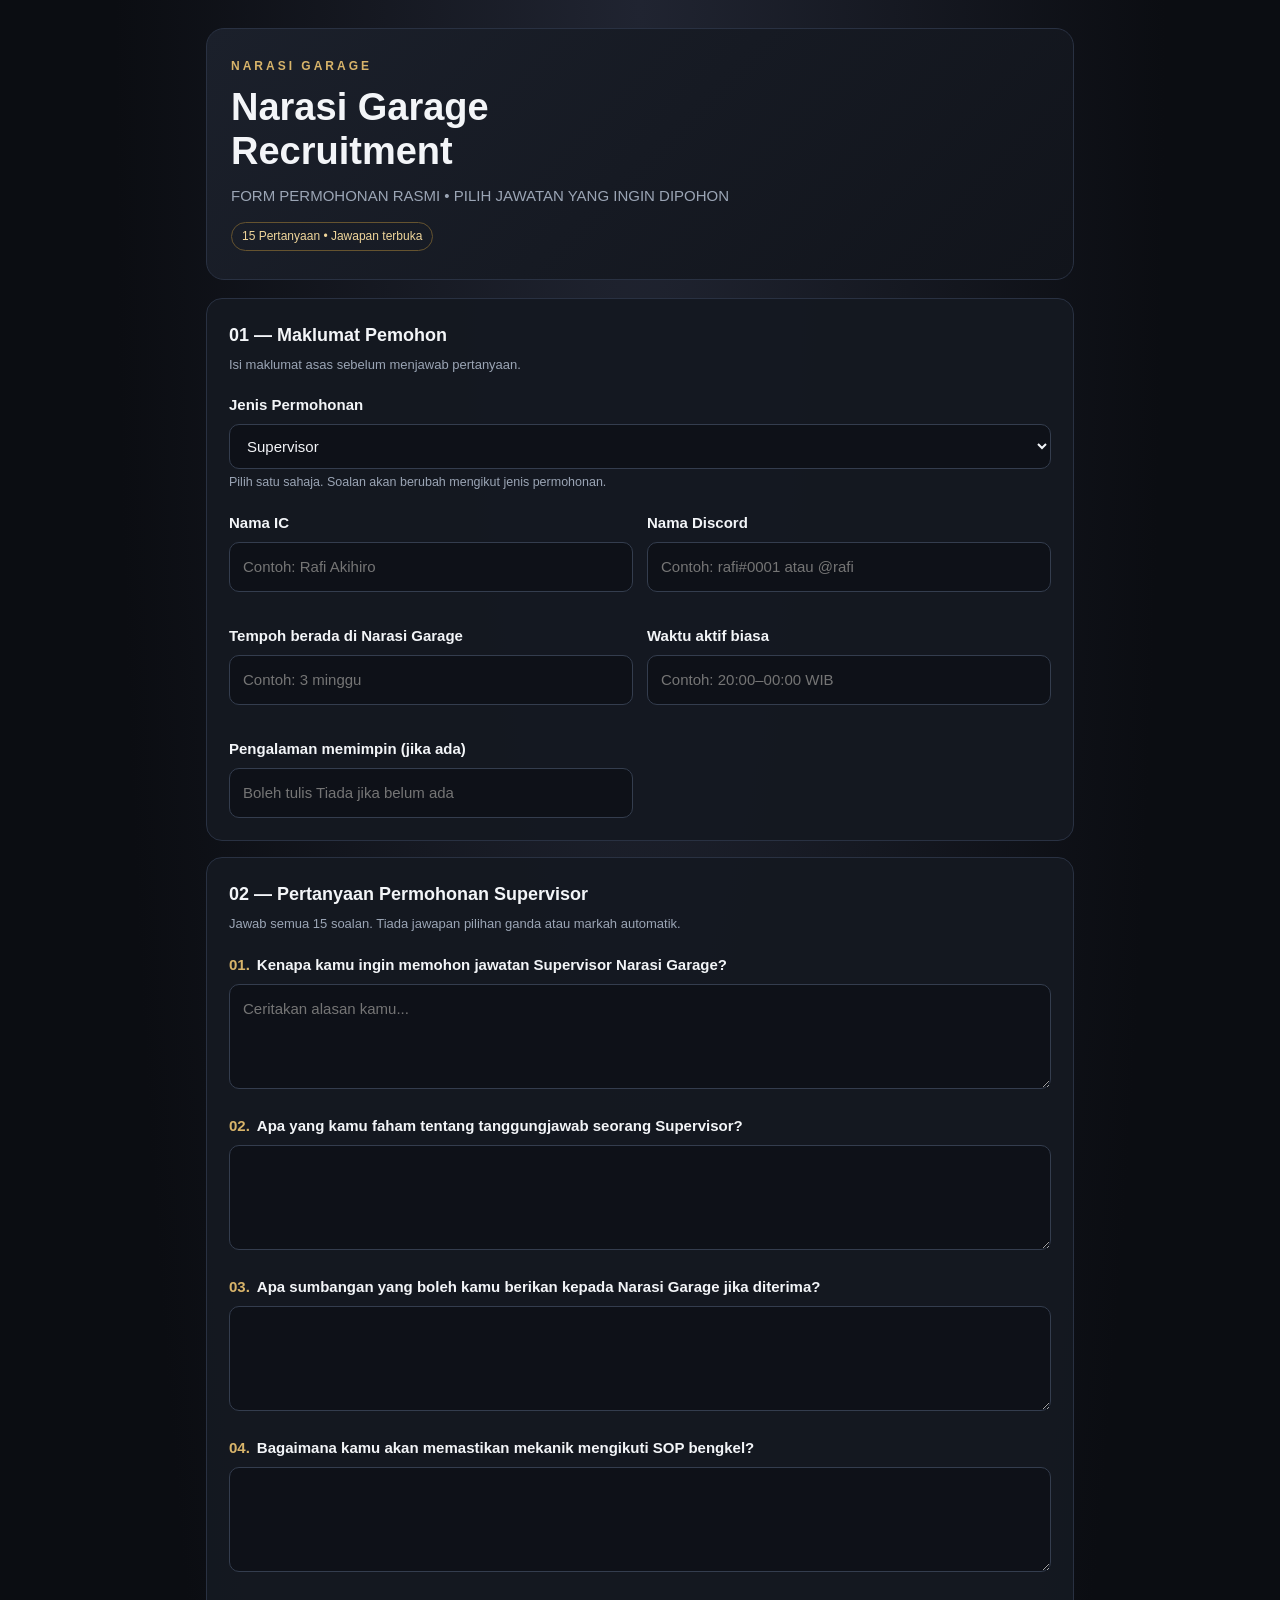
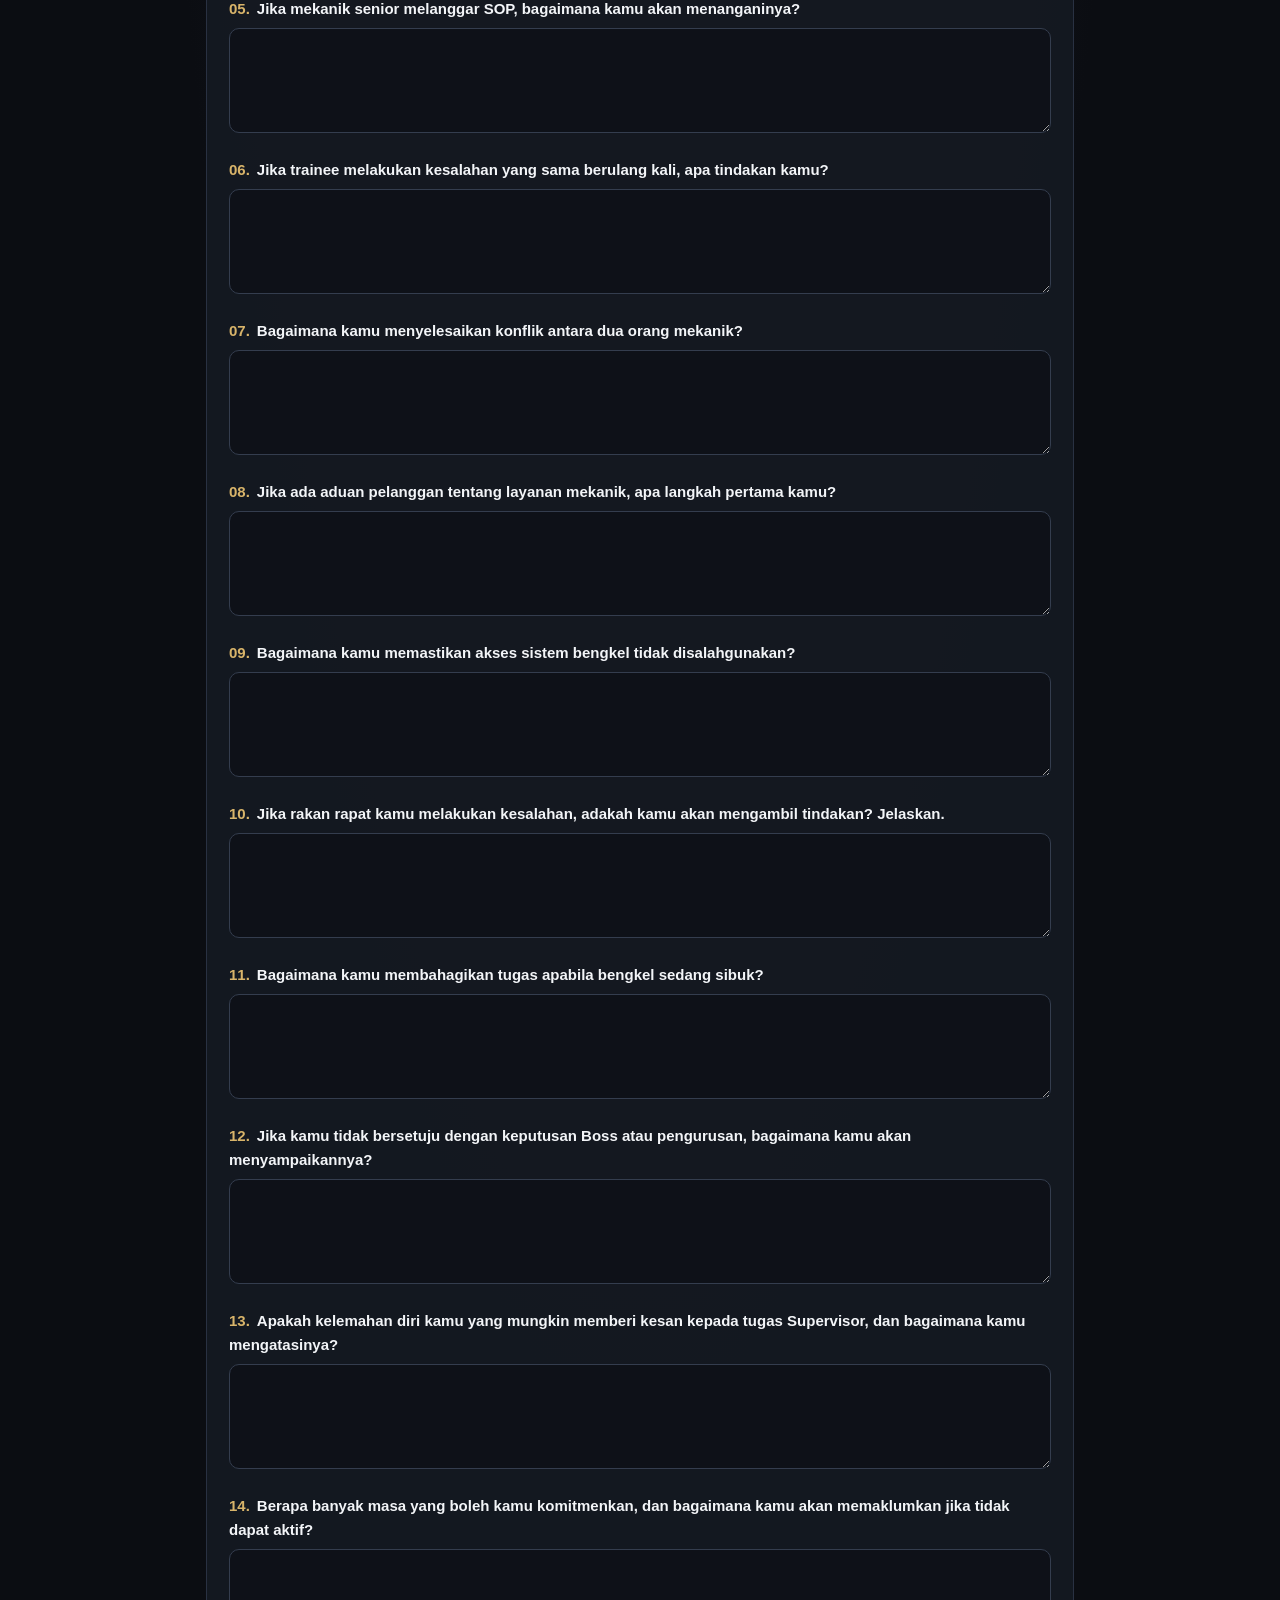
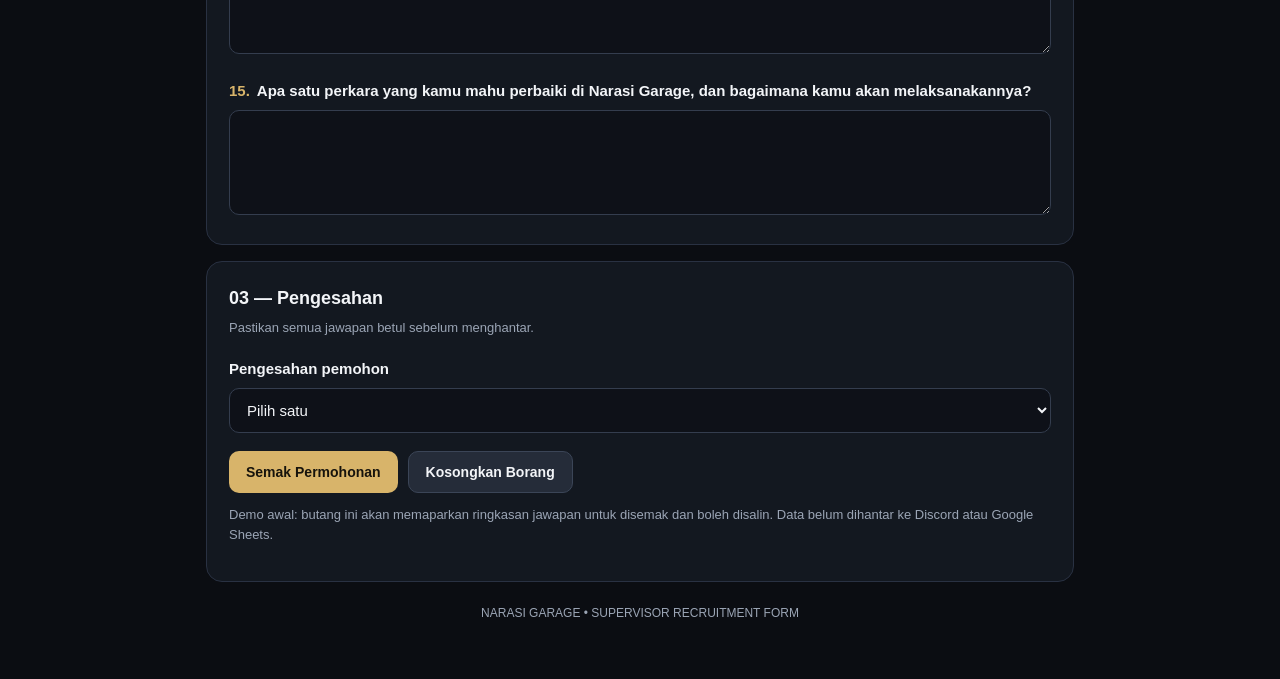
==== commit a70d937b: "Rename Petinggi / Supervisor option to Supervisor" ====
--- a/supervisor-application.html
+++ b/supervisor-application.html
@@ -24,7 +24,7 @@
   <form id="applicationForm">
     <section class="card">
       <h2>01 — Maklumat Pemohon</h2><p class="sub">Isi maklumat asas sebelum menjawab pertanyaan.</p>
-      <div class="field"><label for="applicationType">Jenis Permohonan</label><select id="applicationType" name="Jenis Permohonan" required><option value="Petinggi">Petinggi / Supervisor</option><option value="Mekanik Biasa">Mekanik Biasa</option></select><small>Pilih satu sahaja. Soalan akan berubah mengikut jenis permohonan.</small></div>
+      <div class="field"><label for="applicationType">Jenis Permohonan</label><select id="applicationType" name="Jenis Permohonan" required><option value="Petinggi">Supervisor</option><option value="Mekanik Biasa">Mekanik Biasa</option></select><small>Pilih satu sahaja. Soalan akan berubah mengikut jenis permohonan.</small></div>
       <div class="grid">
         <div class="field"><label for="icname">Nama IC</label><input id="icname" name="Nama IC" required placeholder="Contoh: Rafi Akihiro"></div>
         <div class="field"><label for="discord">Nama Discord</label><input id="discord" name="Discord" required placeholder="Contoh: rafi#0001 atau @rafi"></div>
@@ -34,7 +34,7 @@
       </div>
     </section>
     <section class="card" id="supervisorQuestions">
-      <h2>02 — Pertanyaan Permohonan Petinggi / Supervisor</h2><p class="sub">Jawab semua 15 soalan. Tiada jawapan pilihan ganda atau markah automatik.</p>
+      <h2>02 — Pertanyaan Permohonan Supervisor</h2><p class="sub">Jawab semua 15 soalan. Tiada jawapan pilihan ganda atau markah automatik.</p>
       <div class="field"><label><span class="qnum">01.</span>Kenapa kamu ingin memohon jawatan Supervisor Narasi Garage?</label><textarea name="01 - Alasan memohon" required placeholder="Ceritakan alasan kamu..."></textarea></div>
       <div class="field"><label><span class="qnum">02.</span>Apa yang kamu faham tentang tanggungjawab seorang Supervisor?</label><textarea name="02 - Tanggungjawab Supervisor" required></textarea></div>
       <div class="field"><label><span class="qnum">03.</span>Apa sumbangan yang boleh kamu berikan kepada Narasi Garage jika diterima?</label><textarea name="03 - Sumbangan" required></textarea></div>
